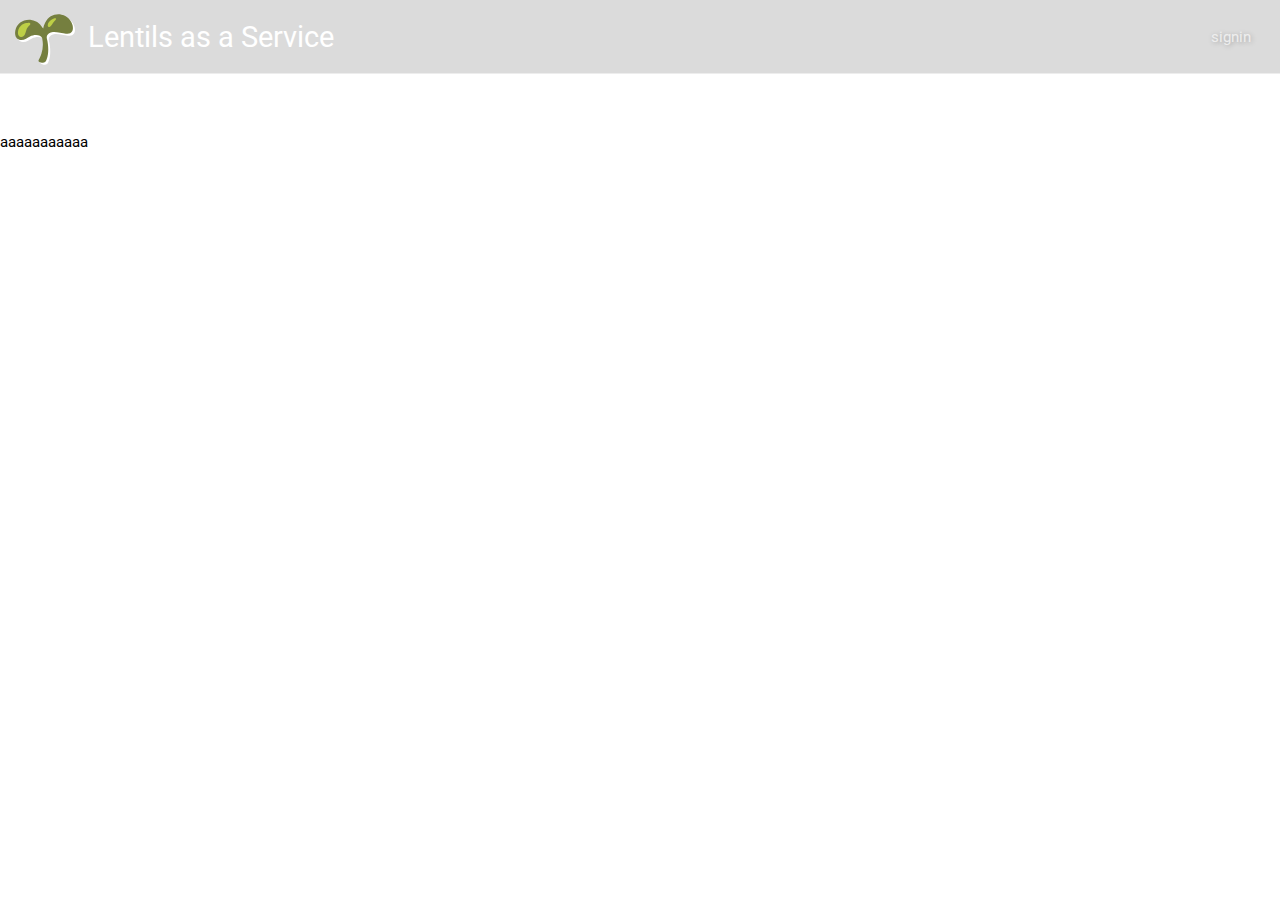
==== mockups/dash.html @ 19ea8aa4 "dash page mockup... pending" ====
<html>
<head>
	<title>lentils as a service</title>
	<link rel="stylesheet" type="text/css" href="style.css">
    <meta content='width=device-width, initial-scale=1.0, maximum-scale=1.0, user-scalable=0' name='viewport'/>
	<script src='http://127.0.0.1:9001/js/socket.js'></script>
   <link href='https://fonts.googleapis.com/css?family=Roboto:400,300,100' rel='stylesheet' type='text/css'>
</head>
<body>
    <a name="top"></a>
	<div id="title-bar">
		<img src="logo.svg" id="title-bar-logo"/>
		<div id="title-bar-text">Lentils as a Service</div>
        <a href="/signup" class="link-button button-clear right-button">signin</a>
    </div>
    aaaaaaaaaaa
</body>
</html>
---- mockups/style.css ----
body, html{
	margin: 0;
    font-size: 11pt;
    font-family: 'Roboto', sans-serif;
    height: 100%;
    min-height: 100%;
}

a{
    color: inherit;
}

#top-section{
    min-height: 100%;
}

#title-bar{
    height: 5em;
	background:  rgba(0, 0, 0, 0.14);
    display: flex;
    align-items: center;
    
    border-bottom-style: solid;
    border-color: rgba(255, 255, 255, .5);
    border-width: 1px;
    margin-bottom: 4em;
}

#title-bar-logo{
    height: 4em;
    margin: 1em;
    filter: drop-shadow(2px 2px 0px rgb(255, 255, 255));
    -webkit-filter: drop-shadow(2px 2px 0px rgb(255, 255, 255));
}

#title-bar-text{
    font-size: 2em;
    color: #fff;
}

.background-image{
    /*background-image: linear-gradient( rgba(0, 0, 0, 0.3), rgba(0, 0, 0, 0.3) ), url(bg_lentils.jpg);*/
    background-image: linear-gradient( rgba(0, 0, 0, 0.3), rgba(0, 0, 0, 0.3) ), url(bg_blur02.jpg);
    background-position: center;
    
    /*width: 100%;
    height: 100%;*/
    top: 0;
    bottom: 0;
    left: -1em;
    right: 0em;
    bottom: -1em;
    position: fixed;
    z-index: -1;
}

.centered-statement{
    color: white;
    text-align: center;
    max-width: 700px;
    margin-left: auto;
    margin-right: auto;
    padding-left:  0.5em;
    padding-right:  0.5em;
}

#mission-statement{
    font-size: 3.4em;
    font-weight: 200;
}

#sub-mission-statement{
    font-size: 1.5em;
    font-weight: 300;
}

.link-button{
    background: rgba(197, 255, 197, 0.49);
    border-radius: 4px;
    padding: 1em;
    text-decoration: none;
    color: #eee;
    transition: box-shadow .3s, background .3s;
    box-shadow: 0 0 13px rgba(0, 0, 0, .5);
    text-shadow: 1px 1px 5px rgba(0, 0, 0, .25);
    margin: 1em;
}

.link-button:hover{
    background: rgb(149, 211, 149);
    color: #fff;
    box-shadow: 5px 5px 15px rgba(0, 0, 0, .8);
}

.button-clear{
    box-shadow: none;
    background: none;
}

.button-clear:hover{
    box-shadow: none;
    background: rgba(255, 255, 255, .1);
}

.right-button{
    margin-left: auto;
}

.centered-button-wrapper{
    margin-top: 1em;
    width: 100%;
    display: flex;
    justify-content: center;
    margin-top: 2em;
}

#more-info-indicator{
    position: absolute;
    bottom: 1em;
    right: 0;
    left: 0;
    
    text-align: center;
    color: #fff;
}

.plain-link{
    color: #fff;
    text-decoration: none;
}

.page-section{
    position: relative;
    width: 100%;
    display: flex;
    justify-content: space-around;
    flex-wrap: wrap;
    padding-top: 4em;
    padding-bottom: 4em;
}

.page-section-title{
    position: absolute;
    top: 0;
    left: 0;
    font-size: 3em;
    font-weight: 200;
    margin: .25em;
}

#more-info{
    background: #82a579;
}

.info-item{
    margin: 1em;
    text-align: center;
    width: 9em;
    font-size: 1.5em;
    color: #fff;
}

#page-quote{
    background: rgba(255, 255, 255, .6);
}

.info-item-icon{
    width: 50%;
}

.quote{
    font-weight: 100;
    max-width: 50em;
    margin: 1em;
}

.quote-text{
    font-size: 3em;
    text-align: center;
}

.quote-text:before{
    content: "\201C";
}

.quote-text:after{
    content: "\201D";
}

.quote-attrib{
    text-align: right;
    font-weight: 300;
    font-size: 2em;
}

table{
    margin: 1em;
    border-collapse: collapse;
}

td, th{
    padding-left: 1em;
    padding-right: 1em;
}

td{
    text-align: right;
}

tr{
    height: 3em;
}

tr:nth-child(odd){
    background: #fff;
}

tr:nth-child(even){
    background: #eee;
}

.quote-attrib:before{
    content: "-";
}

#page-pricing{
    background: white;
}

@media (max-width: 450px) {
    #page-pricing{
        display: none;
    }
    
    #title-bar-text{
        display: none;
    }
     #more-info-indicator{
        display: none;
    }
}

#footer{
    background: #222;
    color: #fff;
    display: flex;
    justify-content: center;
}

li{
    list-style: none;
    color: #aaa;
}

.page-article{
    background: #eee;
    text-align: left;
    margin-left: auto;
    margin-right: auto;
    max-width: 35em;
    padding: 1em;
    font-size: 1.5em;
    margin-bottom: 1em;
}

.page-article-title{
    font-size: 2em;
    font-weight: 200;
}

.job-opening{
    font-size: 1.5em;
    background: #ddd;
    padding: .25em;
    margin: .25em;
    border-radius: 5px;
    border-style: solid;
    border-width: 1px;
    border-color: #ccc;
    color: #444;
}

.job-opening:before{
    content: "lentil ";
}

hr{
    border: 0;
    background: rgba(0, 0, 0, .5);
    height: 1px;
}

.liscence-text{
    font-family: monospace;
    font-size: .5em;
    background: white;
    padding: 1em;
}

#lentil-cam{
    width: 100%;
    height: 480px;
    background: black;
    color: white;
}

#lentil-cam-controls{
    text-align: center;
}

.lentil-cam-control-button{
    border: 0;
    font-size: 1.5em;
}

.plain-input{
    margin: .5em;
    padding: .25em;
    border: none;
    border-radius: 3px;
    border-color: rgba(0, 0, 0, .5);
    font-size: 1em;
    background: #fff;
    box-shadow: 2px 2px 3px rgba(0, 0, 0, .5);
    
    transition: background .3s;
}

.plain-input:hover{
    background: #eee;
}

.account-error{
    padding: .5em;
    border-style: none;
    border-radius: 5px;
    background: rgba(255, 177, 0, 0.78);
    border-color: rgba(255, 245, 0, 0.91);
}

.account-error:before{
    content: "error: ";
}
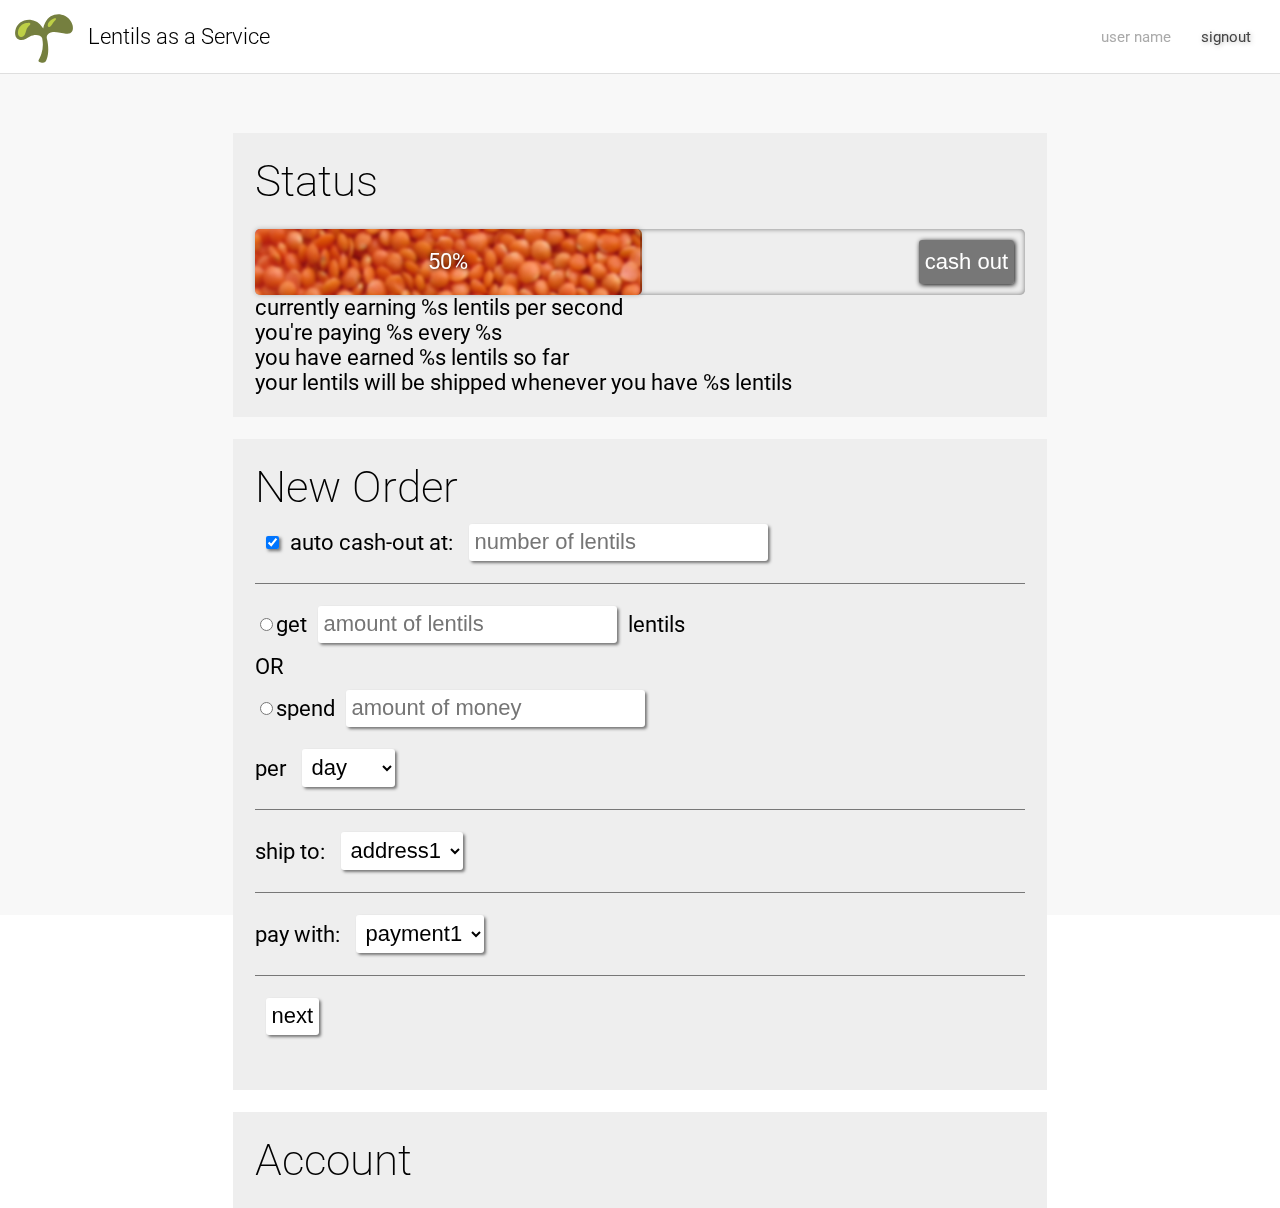
==== commit 436e771e: "new order dialog" ====
--- a/mockups/dash.html
+++ b/mockups/dash.html
@@ -7,12 +7,63 @@
    <link href='https://fonts.googleapis.com/css?family=Roboto:400,300,100' rel='stylesheet' type='text/css'>
 </head>
 <body>
+    <div class="dash-background"></div>
     <a name="top"></a>
-	<div id="title-bar">
+	<div class="dashify" id="title-bar">
 		<img src="logo.svg" id="title-bar-logo"/>
-		<div id="title-bar-text">Lentils as a Service</div>
-        <a href="/signup" class="link-button button-clear right-button">signin</a>
+		<div class="dashify" id="title-bar-text">Lentils as a Service</div>
+        <div class="dashify right-button">user name</div>
+        <a href="/signup" class="dashify link-button button-clear">signout</a>
     </div>
-    aaaaaaaaaaa
+    <div class="page-article">
+        <div class="page-article-title">Status</div>
+        <div class="lentil-bar">
+            <div class="lentil-progress" style="width: 50%;">50%</div>
+            <form action="/dash/" method="POST">
+                <input type="submit" value="cash out" name="cashout" class="cashout-button"/>
+            </form>
+        </div>
+        <div>currently earning %s lentils per second</div>
+        <div>you're paying %s every %s</div>
+        <div>you have earned %s lentils so far</div>
+        <div>your lentils will be shipped whenever you have %s lentils</div>
+    </div>
+    <div class="page-article">
+        <div class="page-article-title">New Order</div>
+        <form action="/dash/" method="POST">
+           <input class="plain-input" type="checkbox" name="cashout" checked/>auto cash-out at:
+            <input class="plain-input" name="cashout_amount" value="" placeholder="number of lentils">
+            <hr/>
+            <input type="radio" name="unit" value="lentils">get<input class="plain-input" name="cashout" value="" placeholder="amount of lentils">lentils
+            <br>OR<br/>
+            <input type="radio" name="unit" value="usd">spend<input class="plain-input" name="cashout" value="" placeholder="amount of money">
+            <br/>per 
+            <select class="plain-input">
+                <option value="hour">hour</option>
+                <option value="day" selected="selected">day</option>
+                <option value="month">month</option>
+                <option value="year">year</option>
+            </select>
+            <hr/>
+            ship to:
+            <select class="plain-input">
+                <option value="address1">address1</option>
+                <option value="address2">address2</option>
+                <option value="address3">address3</option>
+            </select>
+            <hr/>
+            pay with:
+            <select class="plain-input">
+                <option value="payment1">payment1</option>
+                <option value="payment2">payment1</option>
+                <option value="payment3">payment1</option>
+            </select>
+            <hr/>
+            <input class="plain-input" type="submit" value="next">
+        </form>
+    </div>
+     <div class="page-article">
+        <div class="page-article-title">Account</div>
+    </div>
 </body>
 </html>--- a/mockups/style.css
+++ b/mockups/style.css
@@ -34,7 +34,8 @@
 }
 
 #title-bar-text{
-    font-size: 2em;
+    font-size: 1.5em;
+    font-weight: 300;
     color: #fff;
 }
 
@@ -327,7 +328,7 @@
 }
 
 .plain-input:hover{
-    background: #eee;
+    background: #f8f8f8;
 }
 
 .account-error{
@@ -340,4 +341,87 @@
 
 .account-error:before{
     content: "error: ";
+}
+
+#title-bar.dashify{
+    background: #fff;
+    color: black;
+    border-color: rgba(0, 0, 0, 0.125); 
+}
+
+#title-bar-text.dashify{
+    color: #000;
+}
+
+.dashify{
+    color: #aaa;
+}
+
+.dashify.link-button{
+    color: #444;
+}
+
+.dashify.link-button:hover{
+    background: rgba(0, 0, 0, .1);
+}
+
+.dash-background{
+    top: 0;
+    bottom: 0;
+    left: -1em;
+    right: 0em;
+    bottom: -1em;
+    position: fixed;
+    z-index: -1;
+    background: #f8f8f8;
+}
+
+.lentil-bar{
+    height: 3em;
+    width: 100%;
+    background: grey;
+    position: relative;
+    border-radius: 5px;
+    /*background-image: url(bg02.jpg);*/
+    background-size: 100%;
+    box-shadow: 0px 0px 5px rgba(0, 0, 0, .5) inset;
+    background: #eee;
+}
+
+.lentil-progress{
+    border-radius: 5px;
+    border-right-color: rgba(0, 0, 0, .25);
+    border-right-style: solid;
+     border-right-width: 2px;
+    
+    display: flex;
+    justify-content: center;
+    align-items: center;
+    color: #fff;
+    text-shadow: 0px 0px 5px #000;
+    box-shadow: 0px 0px 5px rgba(0, 0, 0, .25);
+    background-image: url(bg_blur05.jpg);
+    background-size: 200%;
+    position: absolute;
+    top: 0;
+    bottom: 0;
+}
+
+.cashout-button{
+    position: absolute;
+    right: 0;
+    top: 0;
+    bottom: 0;
+    background: rgba(0, 0, 0, .5);
+    border: none;
+    margin: .5em;
+    color: #fff;
+    cursor: pointer;
+    border-radius: 3px;
+    box-shadow: 1px 1px 5px #000;
+    font-size: 1em;
+}
+
+.article-button{
+    margin-left: auto;
 }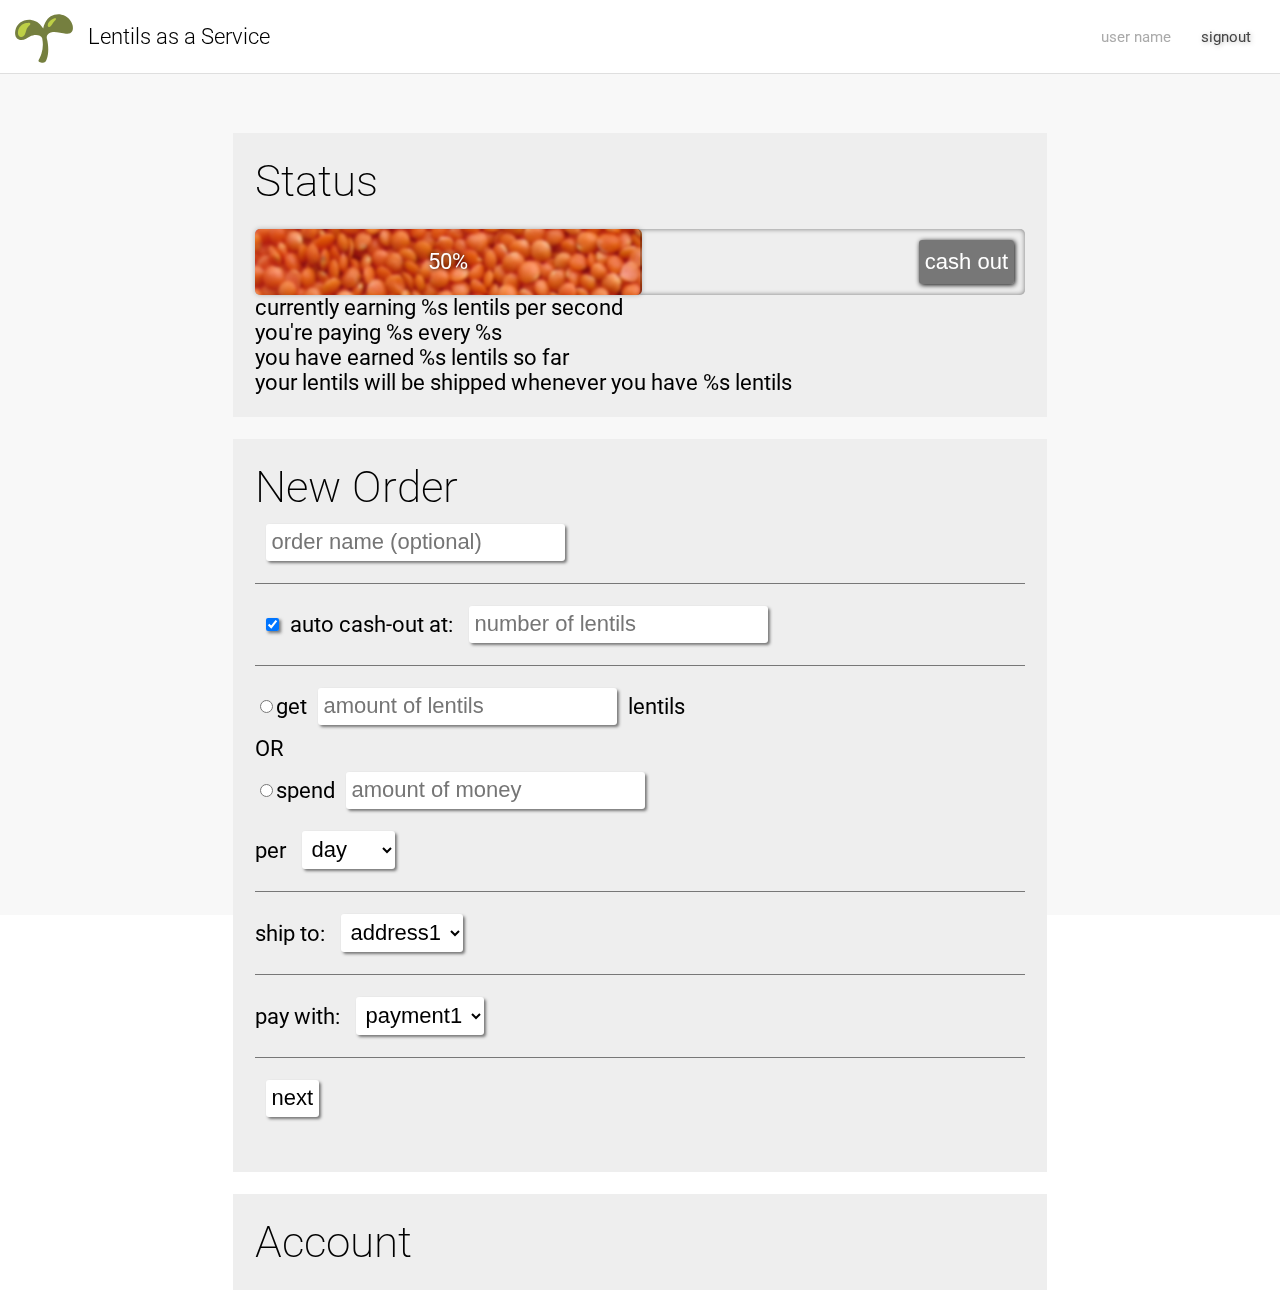
==== commit b6e5a862: "order naming" ====
--- a/mockups/dash.html
+++ b/mockups/dash.html
@@ -31,6 +31,8 @@
     <div class="page-article">
         <div class="page-article-title">New Order</div>
         <form action="/dash/" method="POST">
+             <input class="plain-input" name="cashout_amount" value="" placeholder="order name (optional)">
+            <hr/>
            <input class="plain-input" type="checkbox" name="cashout" checked/>auto cash-out at:
             <input class="plain-input" name="cashout_amount" value="" placeholder="number of lentils">
             <hr/>
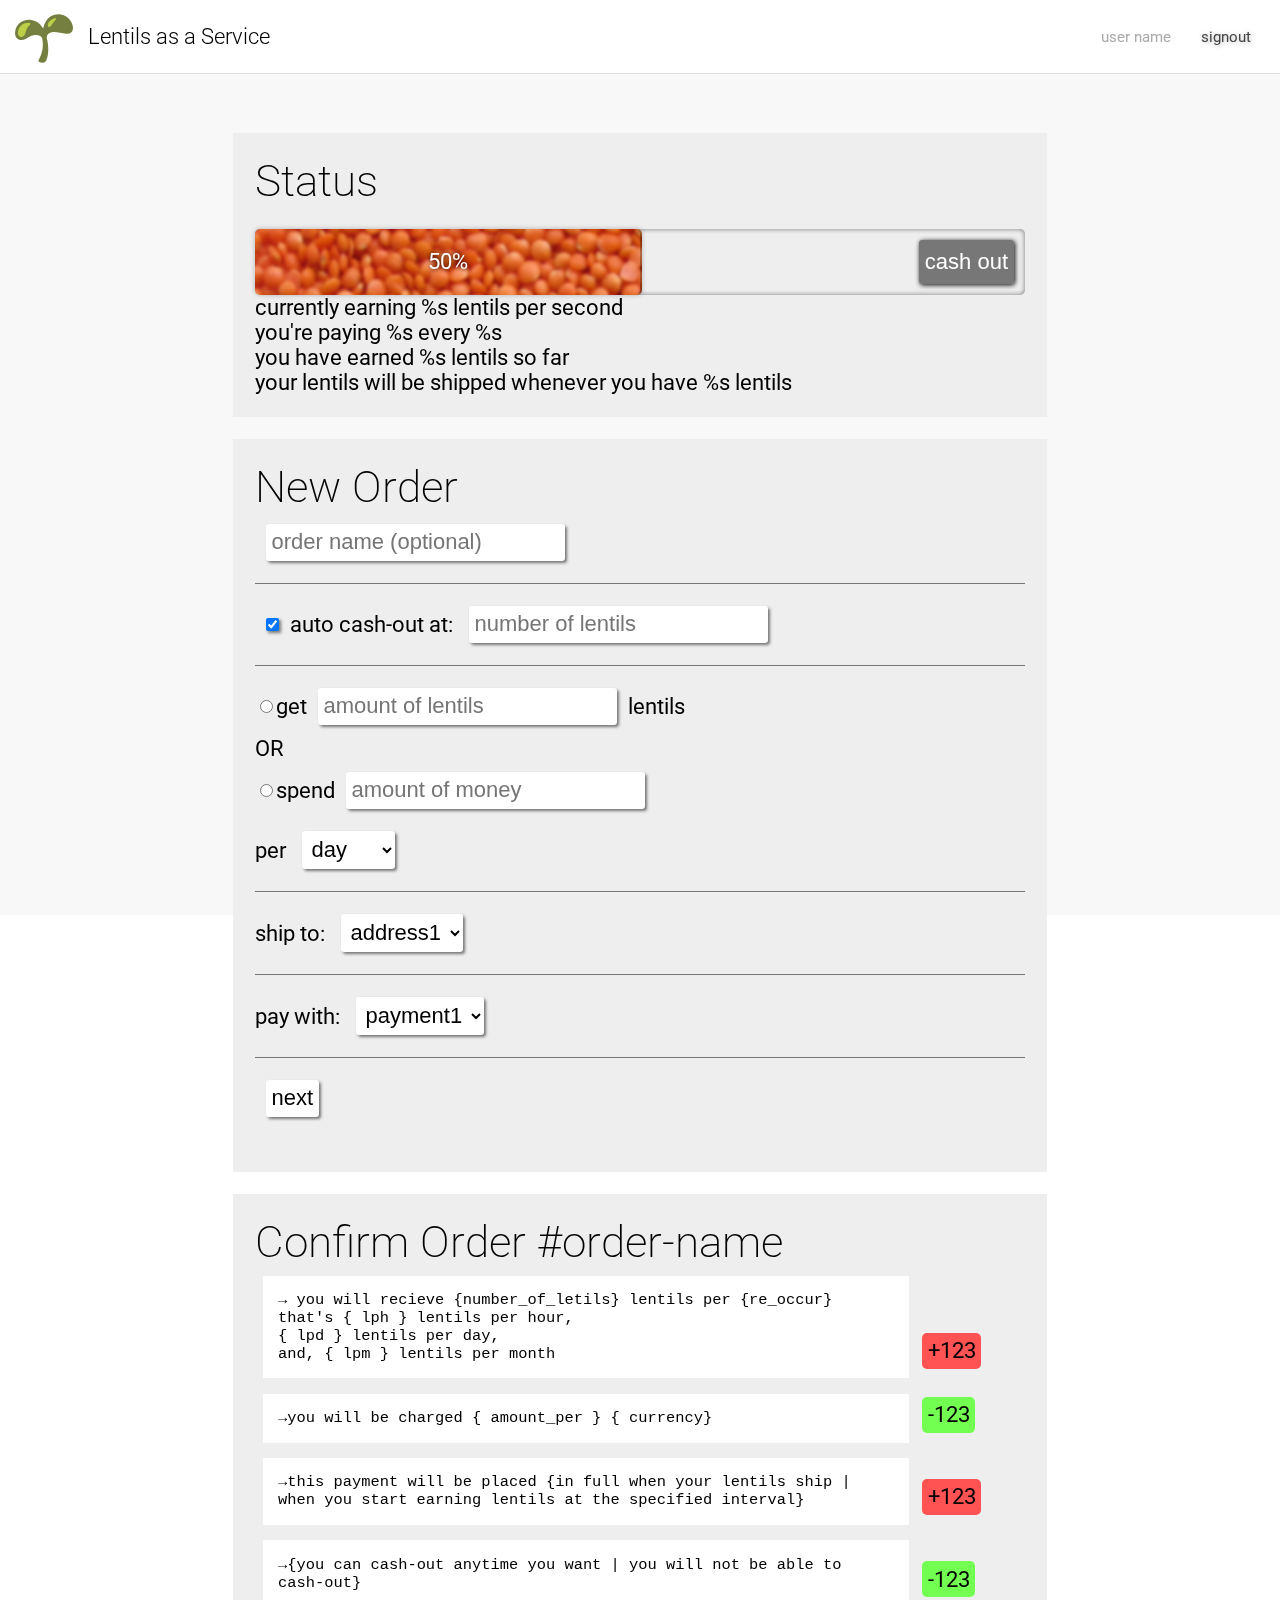
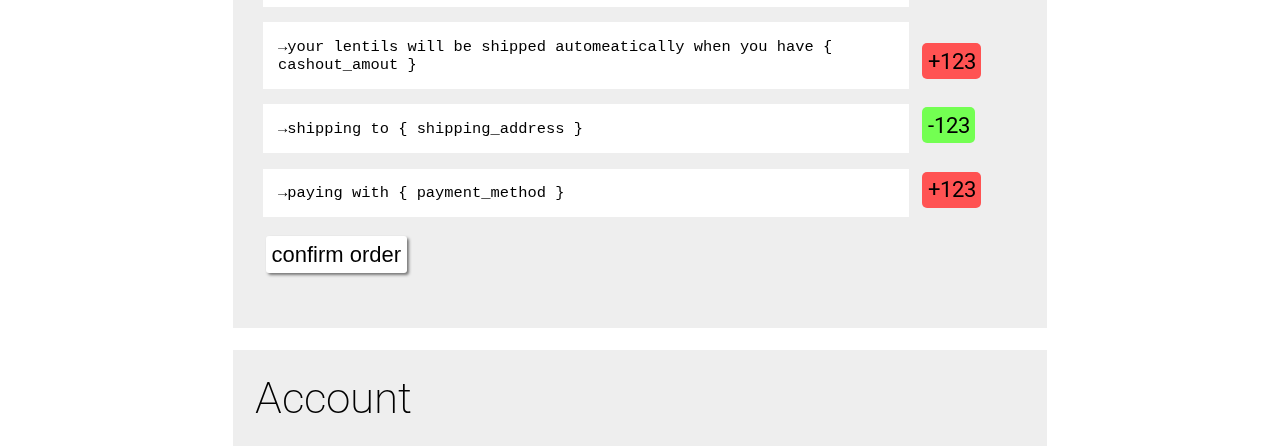
==== commit 09bc0a77: "dash order confirmation" ====
--- a/mockups/dash.html
+++ b/mockups/dash.html
@@ -64,6 +64,40 @@
             <input class="plain-input" type="submit" value="next">
         </form>
     </div>
+    <div class="page-article">
+        <div class="page-article-title">Confirm Order #order-name</div>
+        <div class="order-item">
+            you will recieve {number_of_letils} lentils per {re_occur}
+            <br/>
+            that's { lph } lentils per hour,
+            <br/>
+            { lpd } lentils per day,
+            <br/>
+            and, { lpm } lentils per month
+        </div>
+        <div class="order-amount-calc order-amount-negative">123</div>
+        <br/>
+        <div class="order-item">you will be charged { amount_per } { currency}</div>
+        <div class="order-amount-calc order-amount-positive">123</div>
+        <br/>
+        <div class="order-item">this payment will be placed {in full when your lentils ship | when you start earning lentils at the specified interval}</div>
+        <div class="order-amount-calc order-amount-negative">123</div>
+        <br/>
+        <div class="order-item">{you can cash-out anytime you want | you will not be able to cash-out}</div>
+        <div class="order-amount-calc order-amount-positive">123</div>
+        <br/>
+        <div class="order-item">your lentils will be shipped automeatically when you have { cashout_amout }</div>
+        <div class="order-amount-calc order-amount-negative">123</div>
+        <br/>
+        <div class="order-item">shipping to { shipping_address }</div>
+        <div class="order-amount-calc order-amount-positive">123</div>
+        <br/>
+        <div class="order-item">paying with { payment_method }</div>
+        <div class="order-amount-calc order-amount-negative">123</div>
+        <form action="/dash/" method="POST">
+            <input class="plain-input" type="submit" value="confirm order"/>
+        </form>
+    </div>
      <div class="page-article">
         <div class="page-article-title">Account</div>
     </div>
--- a/mockups/style.css
+++ b/mockups/style.css
@@ -424,4 +424,38 @@
 
 .article-button{
     margin-left: auto;
+}
+
+.order-item{
+    font-family: monospace;
+    font-size: .7em;
+    background: white;
+    padding: 1em;
+    display: inline-block;
+    width: 80%;
+    margin: .5em;
+}
+
+.order-item:before{
+    content: "\2192";
+}
+
+.order-amount-calc{
+    display: inline-block;
+    padding: 0.25em;
+    border-radius: 5px;
+}
+
+.order-amount-positive{
+    background: #73ff52;
+}
+.order-amount-positive:before{
+    content: "-";
+}
+
+.order-amount-negative{
+    background: #ff5252;
+}
+.order-amount-negative:before{
+    content: "+";
 }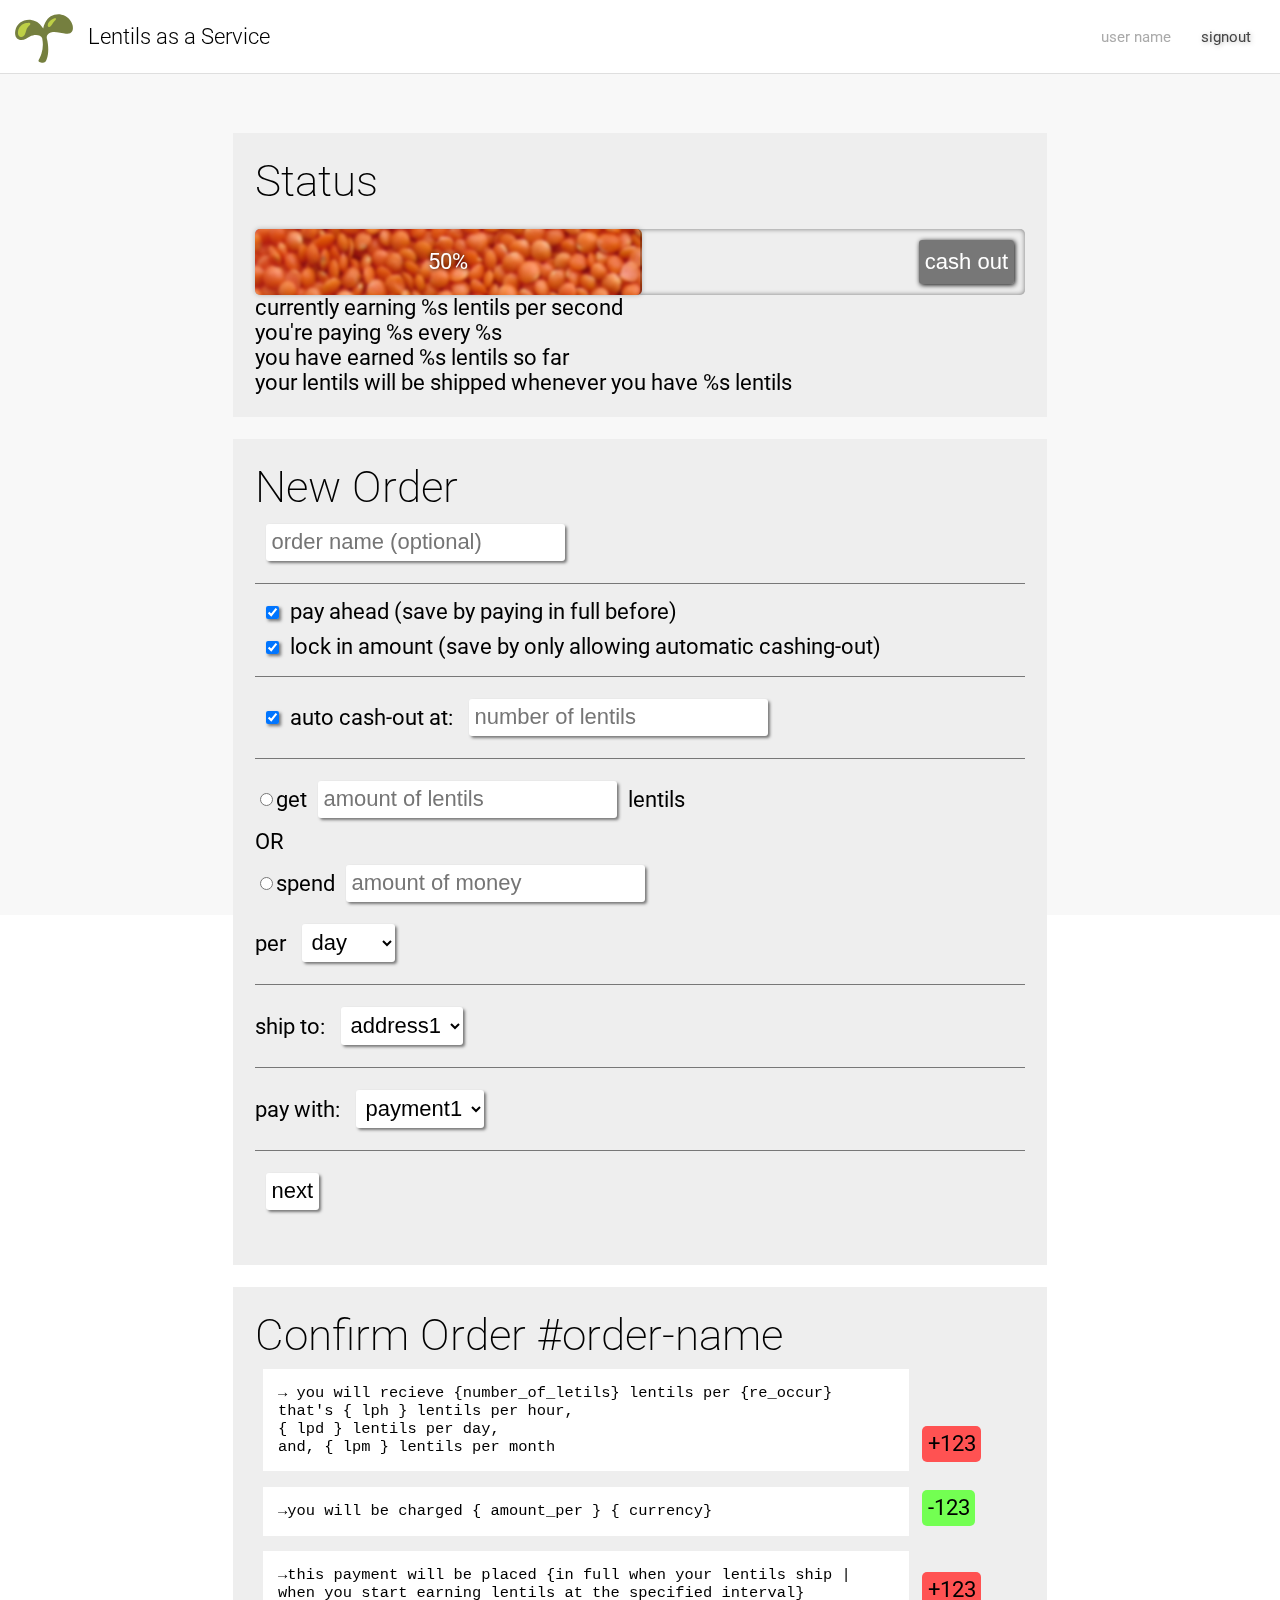
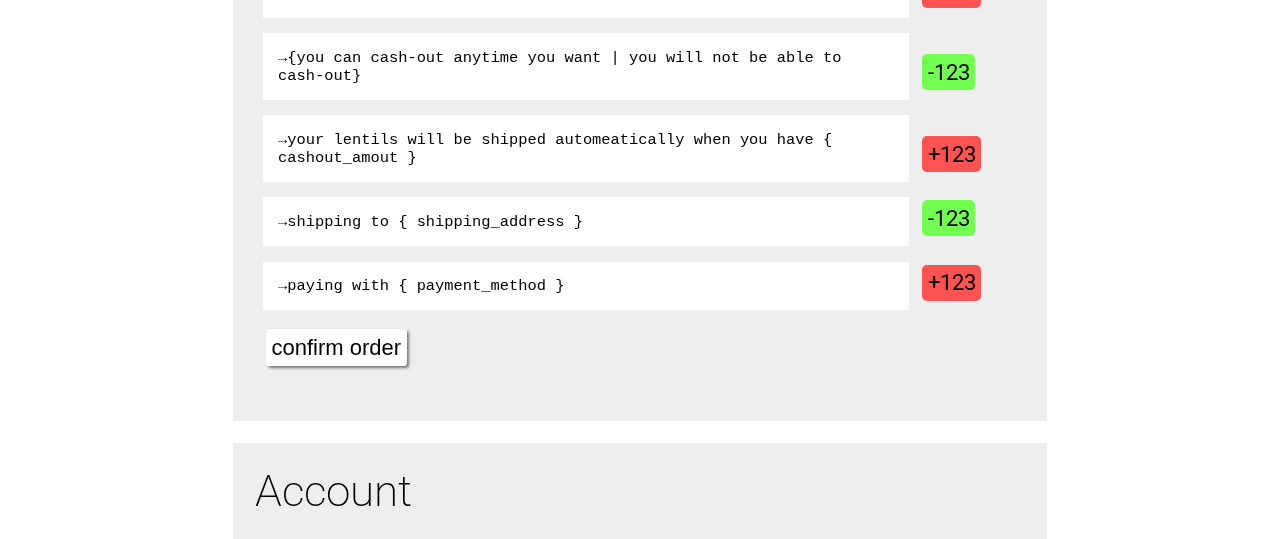
==== commit 1c058dae: "pay ahead and lock in options" ====
--- a/mockups/dash.html
+++ b/mockups/dash.html
@@ -32,6 +32,10 @@
         <div class="page-article-title">New Order</div>
         <form action="/dash/" method="POST">
              <input class="plain-input" name="cashout_amount" value="" placeholder="order name (optional)">
+            <hr/>
+            <input class="plain-input" type="checkbox" name="cashout" checked/>pay ahead (save by paying in full before)
+            <br/>
+            <input class="plain-input" type="checkbox" name="cashout" checked/>lock in amount (save by only allowing automatic cashing-out)
             <hr/>
            <input class="plain-input" type="checkbox" name="cashout" checked/>auto cash-out at:
             <input class="plain-input" name="cashout_amount" value="" placeholder="number of lentils">
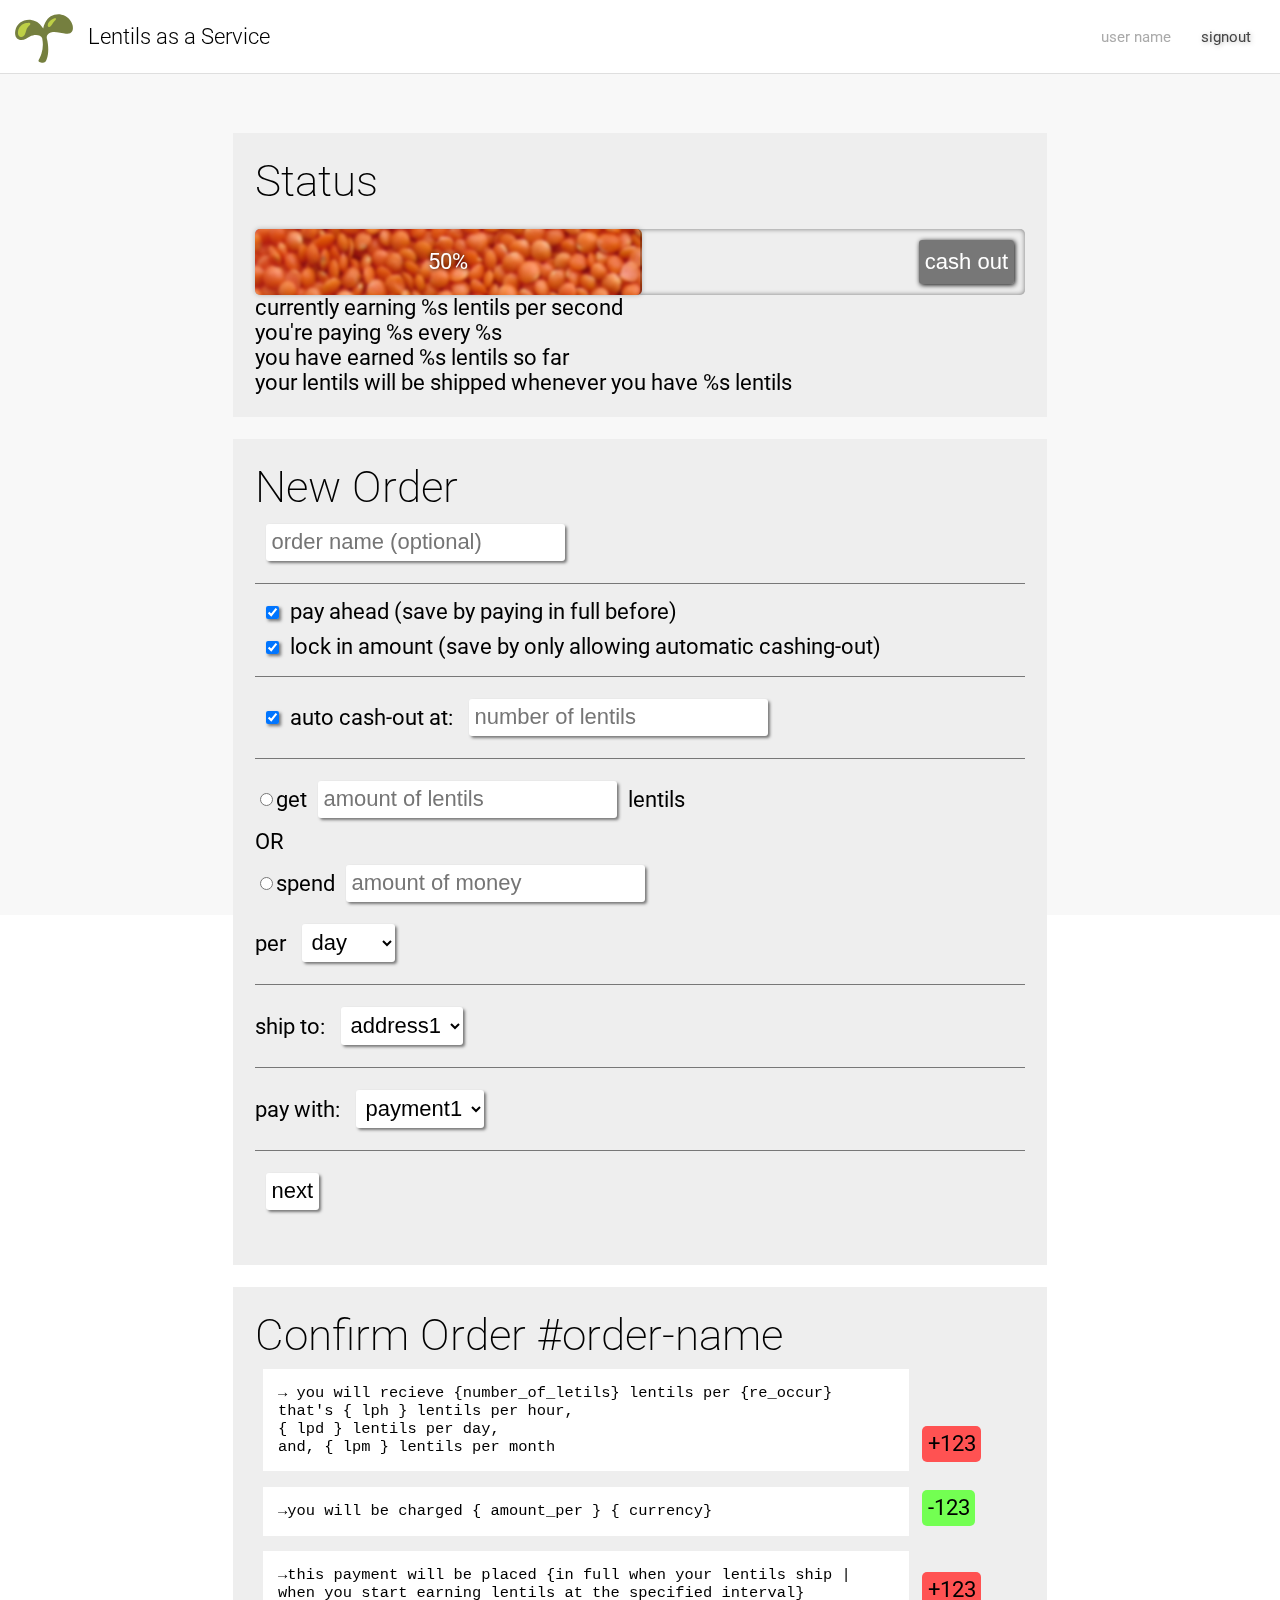
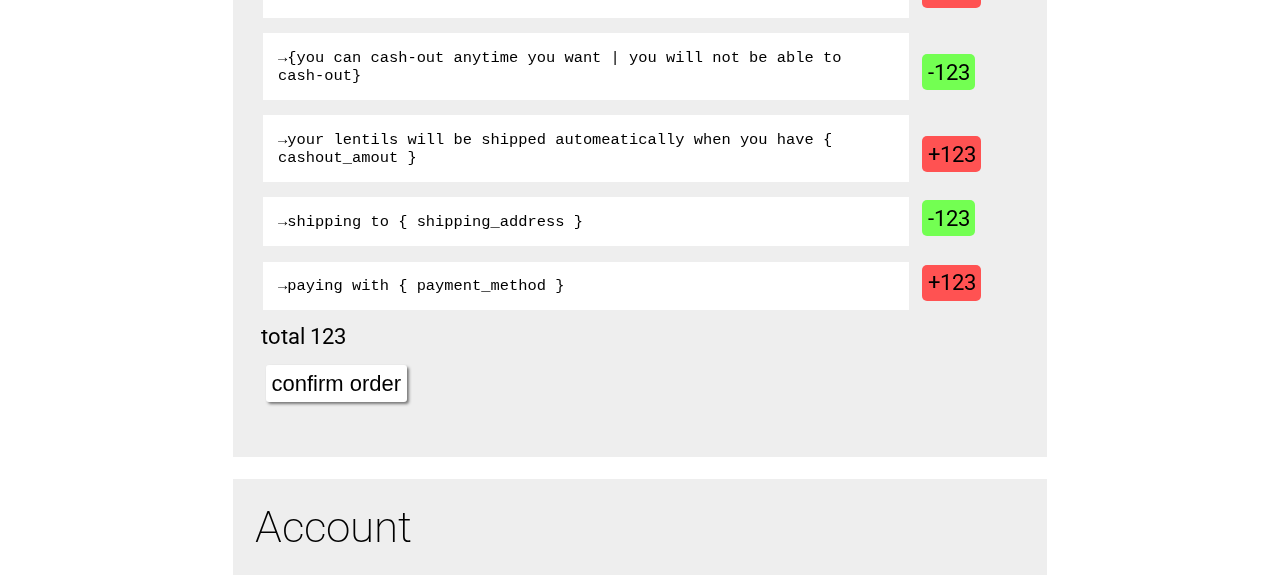
==== commit 0eef9d10: "added total to confirm payment form" ====
--- a/mockups/dash.html
+++ b/mockups/dash.html
@@ -98,6 +98,7 @@
         <br/>
         <div class="order-item">paying with { payment_method }</div>
         <div class="order-amount-calc order-amount-negative">123</div>
+        <div class="order-amount-calc">total 123</div>
         <form action="/dash/" method="POST">
             <input class="plain-input" type="submit" value="confirm order"/>
         </form>
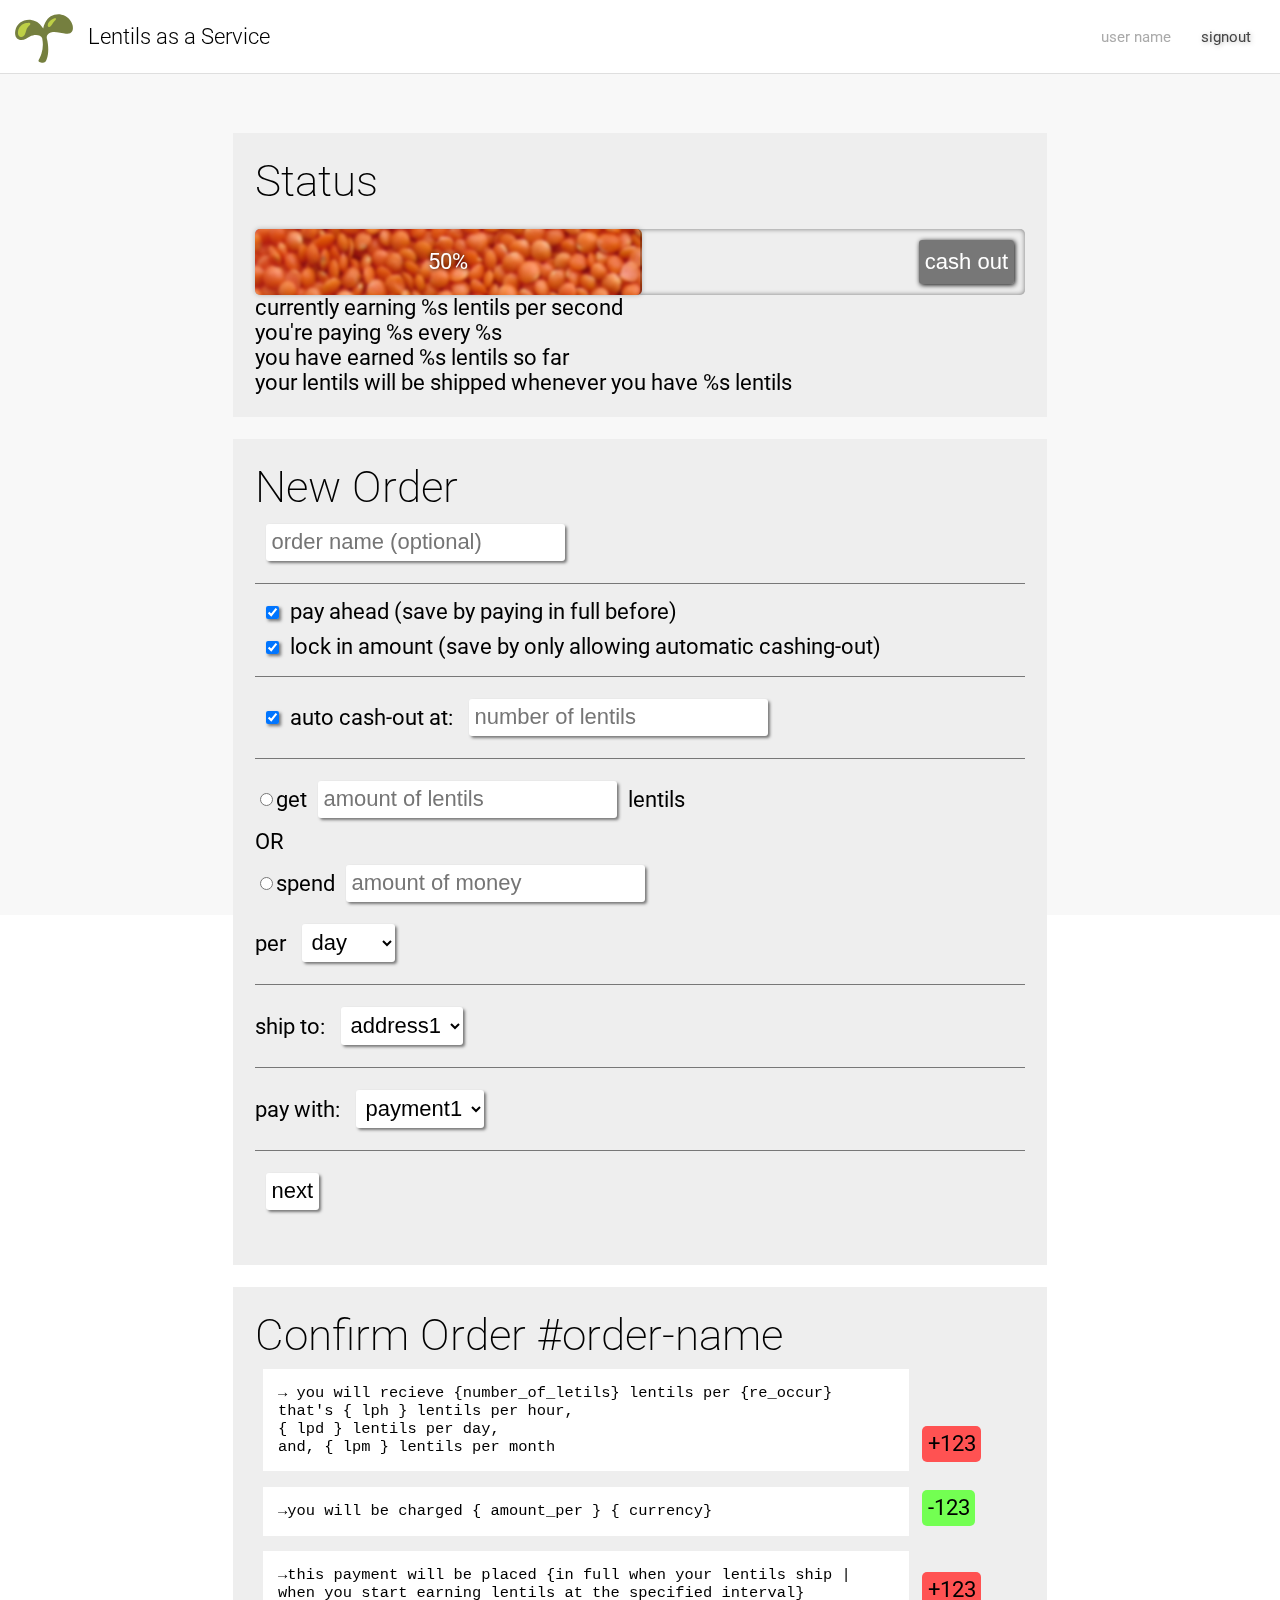
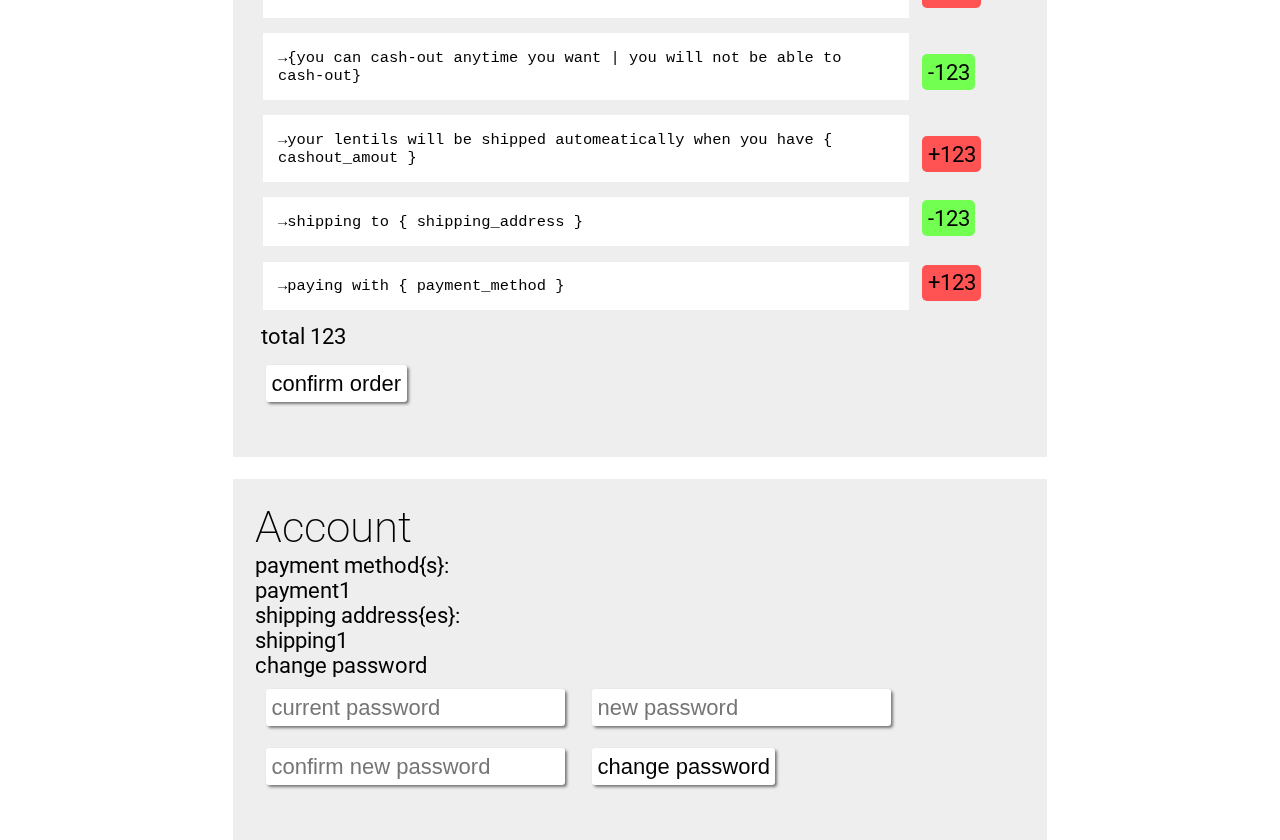
==== commit dc10a0b3: "placeholder shipping/payment" ====
--- a/mockups/dash.html
+++ b/mockups/dash.html
@@ -105,6 +105,17 @@
     </div>
      <div class="page-article">
         <div class="page-article-title">Account</div>
+         payment method{s}:
+         <div class="payment-info-item">payment1</div>
+          shipping address{es}:
+         <div class="shipping-info-item">shipping1</div>
+         <form action="/dash/" method="POST">
+             change password<br/>
+             <input class="plain-input" type="password" placeholder="current password"/>
+             <input class="plain-input" type="password" placeholder="new password"/>
+             <input class="plain-input" type="password" placeholder="confirm new password"/>
+             <input class="plain-input" type="submit" value="change password"/>
+         </form>
     </div>
 </body>
 </html>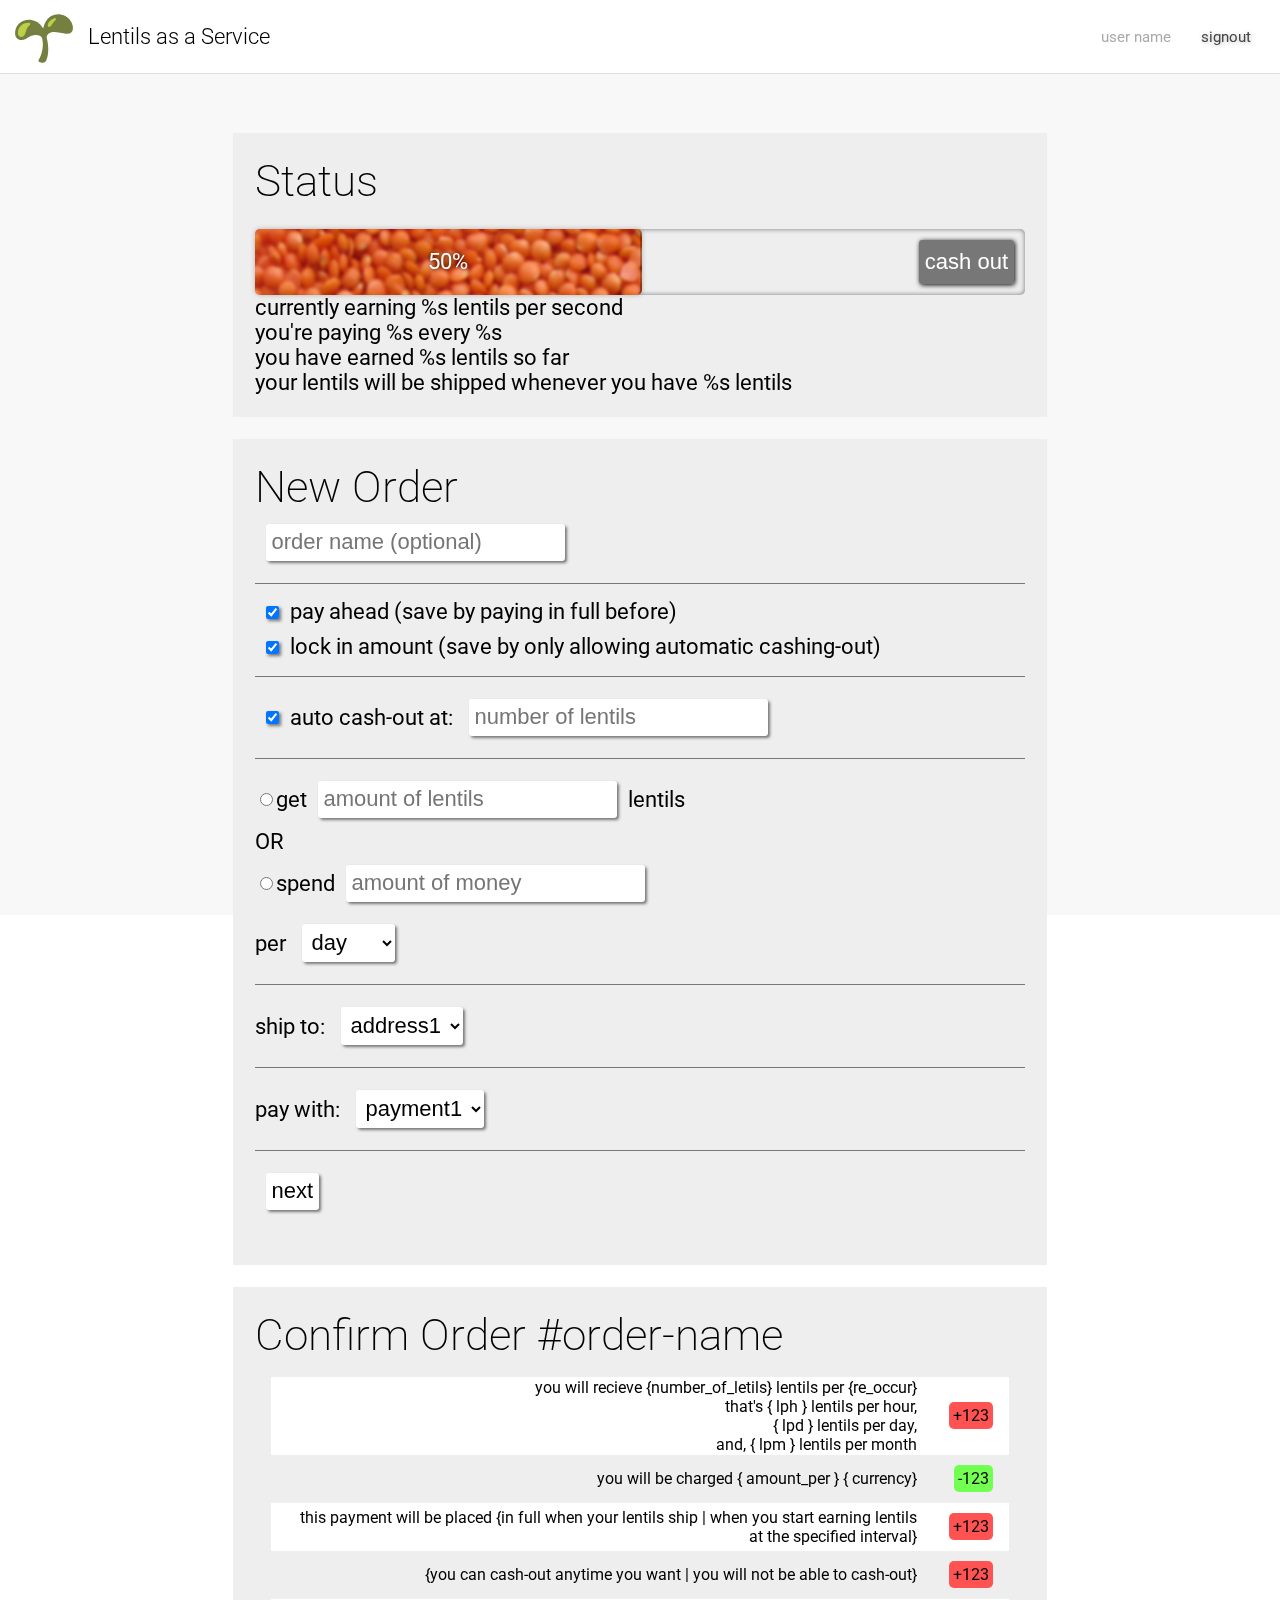
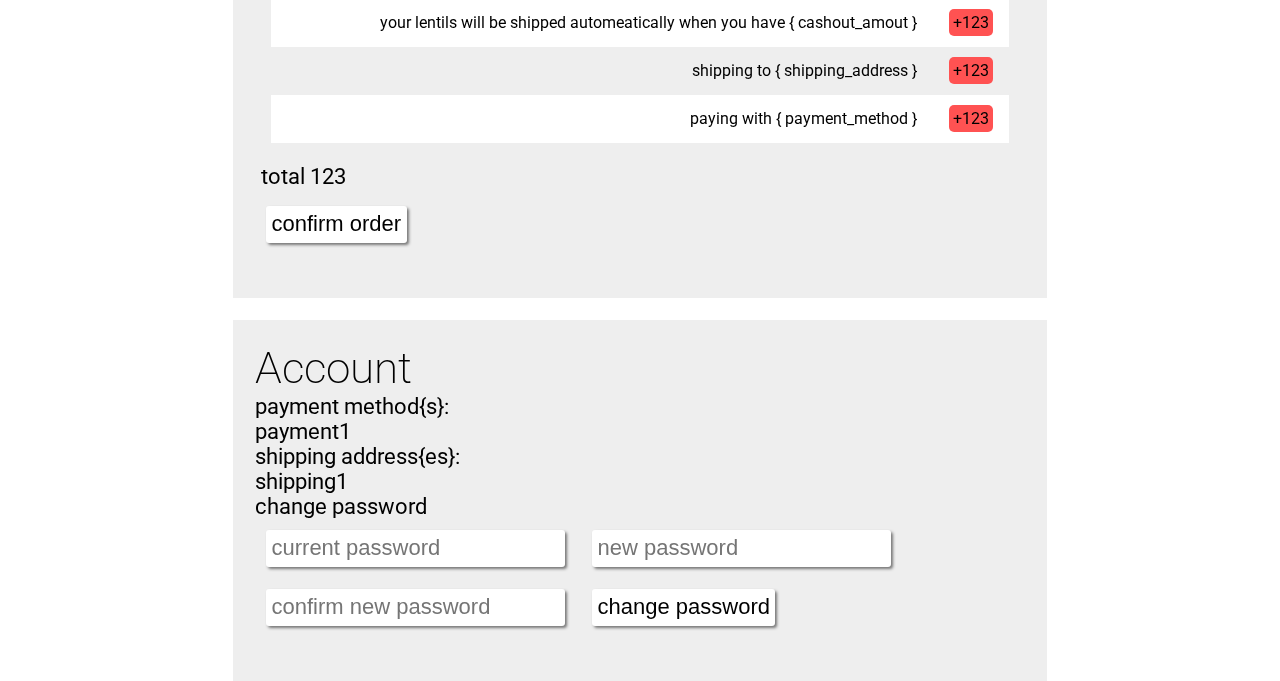
==== commit 79b3219f: "put it into a table" ====
--- a/mockups/dash.html
+++ b/mockups/dash.html
@@ -70,34 +70,46 @@
     </div>
     <div class="page-article">
         <div class="page-article-title">Confirm Order #order-name</div>
-        <div class="order-item">
-            you will recieve {number_of_letils} lentils per {re_occur}
-            <br/>
-            that's { lph } lentils per hour,
-            <br/>
-            { lpd } lentils per day,
-            <br/>
-            and, { lpm } lentils per month
-        </div>
-        <div class="order-amount-calc order-amount-negative">123</div>
-        <br/>
-        <div class="order-item">you will be charged { amount_per } { currency}</div>
-        <div class="order-amount-calc order-amount-positive">123</div>
-        <br/>
-        <div class="order-item">this payment will be placed {in full when your lentils ship | when you start earning lentils at the specified interval}</div>
-        <div class="order-amount-calc order-amount-negative">123</div>
-        <br/>
-        <div class="order-item">{you can cash-out anytime you want | you will not be able to cash-out}</div>
-        <div class="order-amount-calc order-amount-positive">123</div>
-        <br/>
-        <div class="order-item">your lentils will be shipped automeatically when you have { cashout_amout }</div>
-        <div class="order-amount-calc order-amount-negative">123</div>
-        <br/>
-        <div class="order-item">shipping to { shipping_address }</div>
-        <div class="order-amount-calc order-amount-positive">123</div>
-        <br/>
-        <div class="order-item">paying with { payment_method }</div>
-        <div class="order-amount-calc order-amount-negative">123</div>
+        <table>
+            <tr>
+                <td>
+                    you will recieve {number_of_letils} lentils per {re_occur}
+                    <br/>
+                    that's { lph } lentils per hour,
+                    <br/>
+                    { lpd } lentils per day,
+                    <br/>
+                    and, { lpm } lentils per month
+                </td>
+                <td>
+                    <div class="order-amount-calc order-amount-negative">123</div>
+                </td>
+            </tr>
+            <tr>
+                <td>you will be charged { amount_per } { currency}</td>
+                <td><div class="order-amount-calc order-amount-positive">123</div></td>
+            </tr>
+            <tr>
+                <td>this payment will be placed {in full when your lentils ship | when you start earning lentils at the specified interval}</td>
+                <td><div class="order-amount-calc order-amount-negative">123</div></td>
+            </tr>
+            <tr>
+                <td>{you can cash-out anytime you want | you will not be able to cash-out}</td>
+                <td><div class="order-amount-calc order-amount-negative">123</div></td>
+            </tr>
+            <tr>
+                <td>your lentils will be shipped automeatically when you have { cashout_amout }</td>
+                <td><div class="order-amount-calc order-amount-negative">123</div></td>
+            </tr>
+            <tr>
+                <td>shipping to { shipping_address }</td>
+                <td><div class="order-amount-calc order-amount-negative">123</div></td>
+            </tr>
+            <tr>
+                <td>paying with { payment_method }</td>
+                <td><div class="order-amount-calc order-amount-negative">123</div></td>
+            </tr>
+        </table>
         <div class="order-amount-calc">total 123</div>
         <form action="/dash/" method="POST">
             <input class="plain-input" type="submit" value="confirm order"/>
